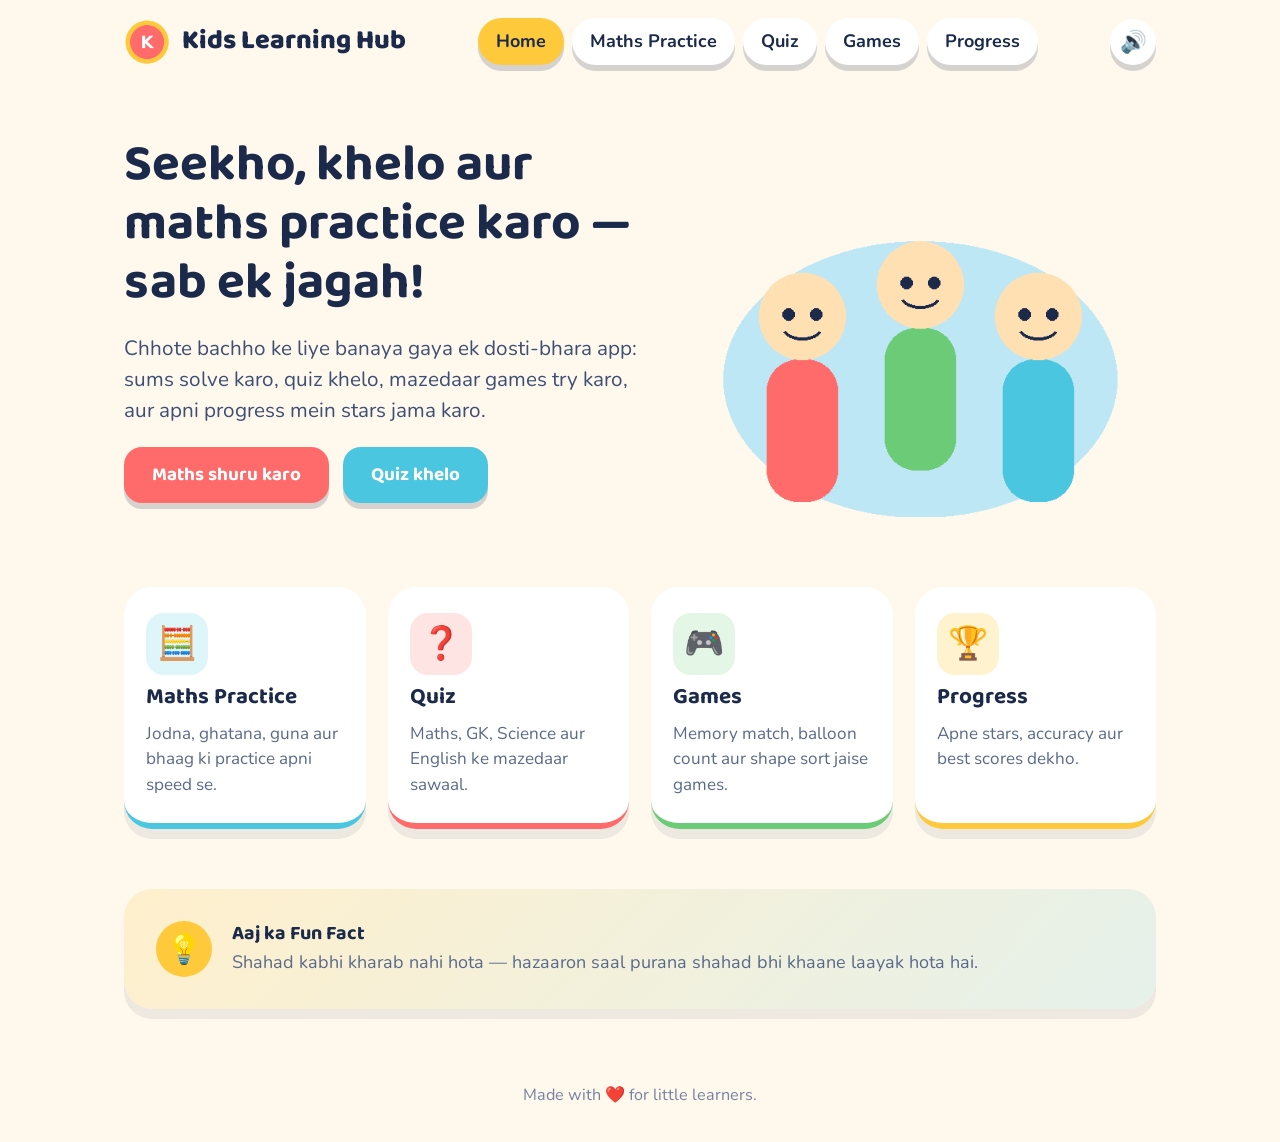
==== index.html @ 66c3bb15 "first commit" ====
<!DOCTYPE html>
<html lang="hi">
<head>
<meta charset="UTF-8">
<meta name="viewport" content="width=device-width, initial-scale=1.0">
<title>Kids Learning Hub</title>
<link rel="stylesheet" href="css/style.css">
<link rel="stylesheet" href="css/responsive.css">
</head>
<body>
<div class="blob-bg"><span></span><span></span><span></span></div>

<div class="page">
  <header class="site-header">
    <div class="wrap nav-bar">
      <div class="brand">
        <img src="assets/images/logo.png" alt="Kids Learning Hub logo">
        Kids Learning Hub
      </div>
      <ul class="nav-links">
        <li><a href="index.html">Home</a></li>
        <li><a href="maths.html">Maths Practice</a></li>
        <li><a href="quiz.html">Quiz</a></li>
        <li><a href="games.html">Games</a></li>
        <li><a href="progress.html">Progress</a></li>
      </ul>
      <button class="sound-toggle" data-sound-toggle aria-label="Toggle sound">🔊</button>
    </div>
  </header>

  <main class="wrap">
    <section class="hero">
      <div>
        <h1>Seekho, khelo aur maths practice karo — sab ek jagah!</h1>
        <p class="eyebrow-free-lead">Chhote bachho ke liye banaya gaya ek dosti-bhara app: sums solve karo, quiz khelo, mazedaar games try karo, aur apni progress mein stars jama karo.</p>
        <div class="row">
          <a class="btn" href="maths.html">Maths shuru karo</a>
          <a class="btn secondary" href="quiz.html">Quiz khelo</a>
        </div>
      </div>
      <div class="hero-art">
        <img src="assets/images/kids.png" alt="Teen khush bachche padhai aur khel ka maza lete hue">
      </div>
    </section>

    <section class="menu-grid">
      <a class="menu-card maths" href="maths.html">
        <div class="icon">🧮</div>
        <h3>Maths Practice</h3>
        <p>Jodna, ghatana, guna aur bhaag ki practice apni speed se.</p>
      </a>
      <a class="menu-card quiz" href="quiz.html">
        <div class="icon">❓</div>
        <h3>Quiz</h3>
        <p>Maths, GK, Science aur English ke mazedaar sawaal.</p>
      </a>
      <a class="menu-card games" href="games.html">
        <div class="icon">🎮</div>
        <h3>Games</h3>
        <p>Memory match, balloon count aur shape sort jaise games.</p>
      </a>
      <a class="menu-card progress" href="progress.html">
        <div class="icon">🏆</div>
        <h3>Progress</h3>
        <p>Apne stars, accuracy aur best scores dekho.</p>
      </a>
    </section>

    <section class="card fun-fact-card">
      <div class="fun-fact-icon">💡</div>
      <div>
        <h3>Aaj ka Fun Fact</h3>
        <p data-fun-fact>Loading...</p>
      </div>
    </section>
  </main>

  <footer class="site-footer">
    Made with ❤️ for little learners.
  </footer>
</div>

<script src="js/storage.js"></script>
<script src="js/main.js"></script>
</body>
</html>
---- css/style.css ----
/* =========================================================
   Kids Learning Hub — Global Styles
   Palette: sunshine yellow, sky blue, grass green, coral,
   cream background, deep navy text.
   ========================================================= */

@import url('https://fonts.googleapis.com/css2?family=Baloo+2:wght@500;700;800&family=Nunito:wght@400;600;700;800&display=swap');

:root{
  --cream:      #FFF8EC;
  --navy:       #1B2A4A;
  --yellow:     #FFC93C;
  --sky:        #4AC6E0;
  --grass:      #6BCB77;
  --coral:      #FF6B6B;
  --white:      #FFFFFF;

  --radius-lg:  28px;
  --radius-md:  18px;
  --radius-sm:  10px;

  --shadow-soft: 0 10px 0 rgba(27,42,74,0.08);
  --shadow-pop:  0 6px 0 rgba(27,42,74,0.18);

  --font-display: 'Baloo 2', 'Nunito', sans-serif;
  --font-body:    'Nunito', sans-serif;
}

*, *::before, *::after{ box-sizing: border-box; }

/* The native `hidden` attribute must always win over component
   display rules (e.g. .btn sets display:inline-flex), otherwise
   buttons/panels marked hidden can still show up. */
[hidden]{ display: none !important; }

html, body{
  margin:0; padding:0;
  background: var(--cream);
  color: var(--navy);
  font-family: var(--font-body);
  font-size: 18px;
  line-height: 1.5;
  scroll-behavior: smooth;
}

h1,h2,h3,h4{
  font-family: var(--font-display);
  font-weight: 700;
  line-height: 1.15;
  margin: 0 0 0.4em;
}

p{ margin: 0 0 1em; }

a{ color: inherit; text-decoration: none; }

img{ max-width: 100%; display:block; }

button{
  font-family: var(--font-body);
  cursor: pointer;
  border: none;
}

:focus-visible{
  outline: 3px solid var(--navy);
  outline-offset: 3px;
}

@media (prefers-reduced-motion: reduce){
  *{ animation-duration: 0.001ms !important; transition-duration: 0.001ms !important; }
}

/* ---------- Layout shell ---------- */
.page{
  min-height: 100vh;
  display: flex;
  flex-direction: column;
}

.wrap{
  width: 100%;
  max-width: 1080px;
  margin: 0 auto;
  padding: 0 24px;
}

.blob-bg{
  position: fixed;
  inset: 0;
  z-index: -1;
  overflow: hidden;
  pointer-events: none;
}
.blob-bg span{
  position: absolute;
  border-radius: 50%;
  opacity: 0.16;
}
.blob-bg span:nth-child(1){ width: 420px; height:420px; background: var(--sky); top:-140px; left:-120px; }
.blob-bg span:nth-child(2){ width: 320px; height:320px; background: var(--coral); bottom:-100px; right:-80px; }
.blob-bg span:nth-child(3){ width: 260px; height:260px; background: var(--grass); bottom:20%; left:-100px; }

/* ---------- Top navigation ---------- */
.site-header{
  padding: 18px 0;
}
.nav-bar{
  display:flex;
  align-items:center;
  justify-content: space-between;
  gap: 16px;
  flex-wrap: wrap;
}
.brand{
  display:flex; align-items:center; gap:12px;
  font-family: var(--font-display);
  font-size: 1.5rem;
  font-weight: 800;
  color: var(--navy);
}
.brand img{ width: 46px; height:46px; }

.nav-links{
  display:flex; gap:8px; flex-wrap: wrap;
  list-style:none; margin:0; padding:0;
}
.nav-links a{
  display:inline-block;
  padding: 10px 18px;
  border-radius: 999px;
  font-weight: 700;
  background: var(--white);
  box-shadow: var(--shadow-pop);
  transition: transform .15s ease;
}
.nav-links a:hover, .nav-links a:focus-visible{ transform: translateY(-3px); }
.nav-links a.active{ background: var(--yellow); }

.sound-toggle{
  width: 46px; height: 46px;
  border-radius: 50%;
  background: var(--white);
  box-shadow: var(--shadow-pop);
  font-size: 1.2rem;
  display:flex; align-items:center; justify-content:center;
}

/* ---------- Buttons ---------- */
.btn{
  display:inline-flex; align-items:center; justify-content:center; gap:8px;
  padding: 14px 28px;
  border-radius: var(--radius-md);
  font-family: var(--font-display);
  font-weight: 700;
  font-size: 1.05rem;
  background: var(--coral);
  color: var(--white);
  box-shadow: var(--shadow-pop);
  transition: transform .12s ease, box-shadow .12s ease;
}
.btn:hover, .btn:focus-visible{ transform: translateY(-2px); }
.btn:active{ transform: translateY(2px); box-shadow: 0 2px 0 rgba(27,42,74,0.18); }
.btn.secondary{ background: var(--sky); }
.btn.grass{ background: var(--grass); }
.btn.yellow{ background: var(--yellow); color: var(--navy); }
.btn.ghost{ background: var(--white); color: var(--navy); }
.btn[disabled]{ opacity:.5; cursor:not-allowed; transform:none; }

/* ---------- Hero ---------- */
.hero{
  padding: 40px 0 60px;
  display:grid;
  grid-template-columns: 1.1fr 1fr;
  gap: 40px;
  align-items:center;
}
.hero h1{ font-size: clamp(2.1rem, 4vw, 3.2rem); color: var(--navy); }
.hero .eyebrow-free-lead{ font-size: 1.15rem; color:#3d4f74; max-width: 46ch; }
.hero-art{ position: relative; }
.hero-art img{ width: 100%; }

/* ---------- Card grid (home menu) ---------- */
.menu-grid{
  display:grid;
  grid-template-columns: repeat(4, 1fr);
  gap: 22px;
  padding: 10px 0 60px;
}
.menu-card{
  background: var(--white);
  border-radius: var(--radius-lg);
  padding: 26px 22px;
  box-shadow: var(--shadow-soft);
  display:flex; flex-direction:column; gap:10px;
  transition: transform .15s ease;
  border-bottom: 6px solid transparent;
}
.menu-card:hover, .menu-card:focus-visible{ transform: translateY(-6px); }
.menu-card .icon{
  width: 62px; height:62px; border-radius: 18px;
  display:flex; align-items:center; justify-content:center;
  font-size: 1.8rem;
}
.menu-card h3{ font-size: 1.25rem; margin:0; }
.menu-card p{ margin:0; font-size:0.95rem; color:#5a6a8a; }

.menu-card.maths{ border-bottom-color: var(--sky); }
.menu-card.maths .icon{ background: rgba(74,198,224,0.18); }
.menu-card.quiz{ border-bottom-color: var(--coral); }
.menu-card.quiz .icon{ background: rgba(255,107,107,0.18); }
.menu-card.games{ border-bottom-color: var(--grass); }
.menu-card.games .icon{ background: rgba(107,203,119,0.18); }
.menu-card.progress{ border-bottom-color: var(--yellow); }
.menu-card.progress .icon{ background: rgba(255,201,60,0.25); }

/* ---------- Generic content card ---------- */
.card{
  background: var(--white);
  border-radius: var(--radius-lg);
  box-shadow: var(--shadow-soft);
  padding: 32px;
}

/* ---------- Fun fact card ---------- */
.fun-fact-card{
  margin-bottom: 50px;
  display:flex;
  align-items:center;
  gap: 20px;
  background: linear-gradient(135deg, rgba(255,201,60,0.18), rgba(74,198,224,0.14));
}
.fun-fact-icon{
  width: 56px; height:56px;
  border-radius: 50%;
  background: var(--yellow);
  display:flex; align-items:center; justify-content:center;
  font-size: 1.6rem;
  flex-shrink:0;
}
.fun-fact-card h3{ margin-bottom:4px; font-size:1.1rem; }
.fun-fact-card p{ margin:0; color:#5a6a8a; }

/* ---------- Footer ---------- */
.site-footer{
  margin-top: auto;
  padding: 24px 0 34px;
  text-align:center;
  color:#7482a0;
  font-size: 0.9rem;
}

/* ---------- Utility ---------- */
.stack{ display:flex; flex-direction:column; gap:14px; }
.row{ display:flex; align-items:center; gap:14px; flex-wrap:wrap; }
.center{ text-align:center; }
.mt-2{ margin-top:2rem; }
---- css/responsive.css ----
/* ---------- Responsive overrides ---------- */

@media (max-width: 900px){
  .hero{
    grid-template-columns: 1fr;
    text-align:center;
    padding-bottom: 30px;
  }
  .hero .row{ justify-content:center; }
  .hero-art{ order:-1; max-width: 320px; margin: 0 auto; }

  .menu-grid{ grid-template-columns: repeat(2, 1fr); }
  .game-picker{ grid-template-columns: 1fr; }
}

@media (max-width: 640px){
  body{ font-size: 16px; }
  .nav-bar{ justify-content:center; }
  .nav-links{ justify-content:center; width:100%; order:3; }
  .brand{ order:1; }
  .sound-toggle{ order:2; }

  .menu-grid{ grid-template-columns: 1fr; }
  .card{ padding: 22px; }
  .memory-grid{ grid-template-columns: repeat(3, 1fr); }
  .shape-grid{ grid-template-columns: repeat(3, 1fr); }
  .answer-input{ width: 110px; }
  .fun-fact-card{ flex-direction:column; text-align:center; }
  .balloon{ width: 48px; height: 60px; font-size: 0.85rem; }
}

@media (max-width: 420px){
  .wrap{ padding: 0 16px; }
  .brand{ font-size: 1.25rem; }
  .brand img{ width: 38px; height: 38px; }
}
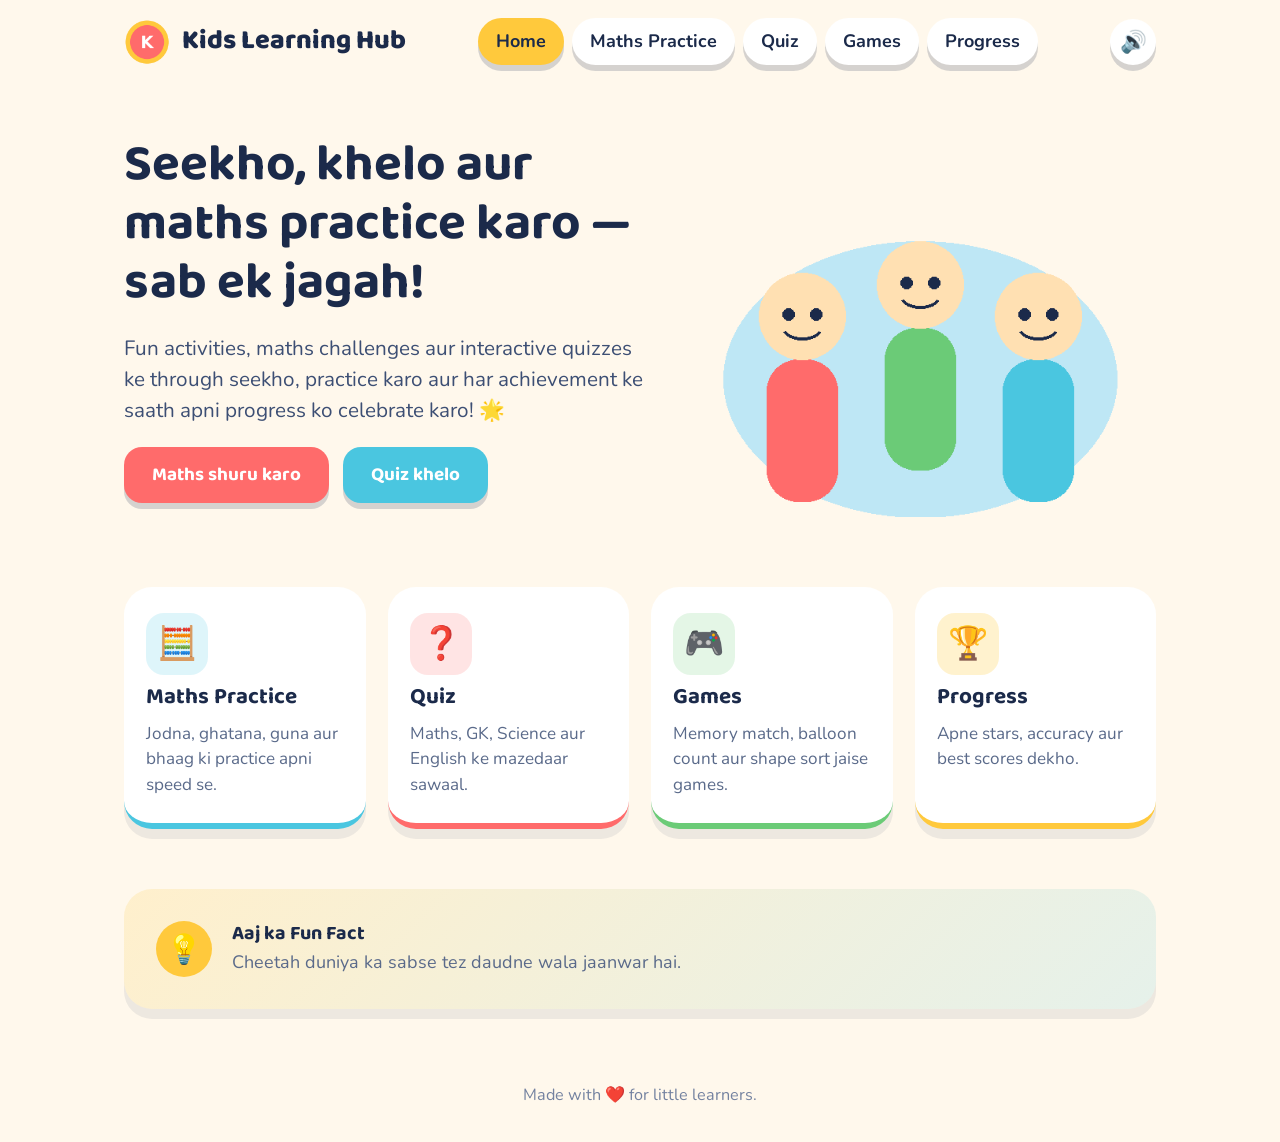
==== commit b16ff4a8: "Update hero section description in index.html" ====
--- a/index.html
+++ b/index.html
@@ -32,7 +32,7 @@
     <section class="hero">
       <div>
         <h1>Seekho, khelo aur maths practice karo — sab ek jagah!</h1>
-        <p class="eyebrow-free-lead">Chhote bachho ke liye banaya gaya ek dosti-bhara app: sums solve karo, quiz khelo, mazedaar games try karo, aur apni progress mein stars jama karo.</p>
+        <p class="eyebrow-free-lead">Fun activities, maths challenges aur interactive quizzes ke through seekho, practice karo aur har achievement ke saath apni progress ko celebrate karo! 🌟</p>
         <div class="row">
           <a class="btn" href="maths.html">Maths shuru karo</a>
           <a class="btn secondary" href="quiz.html">Quiz khelo</a>
